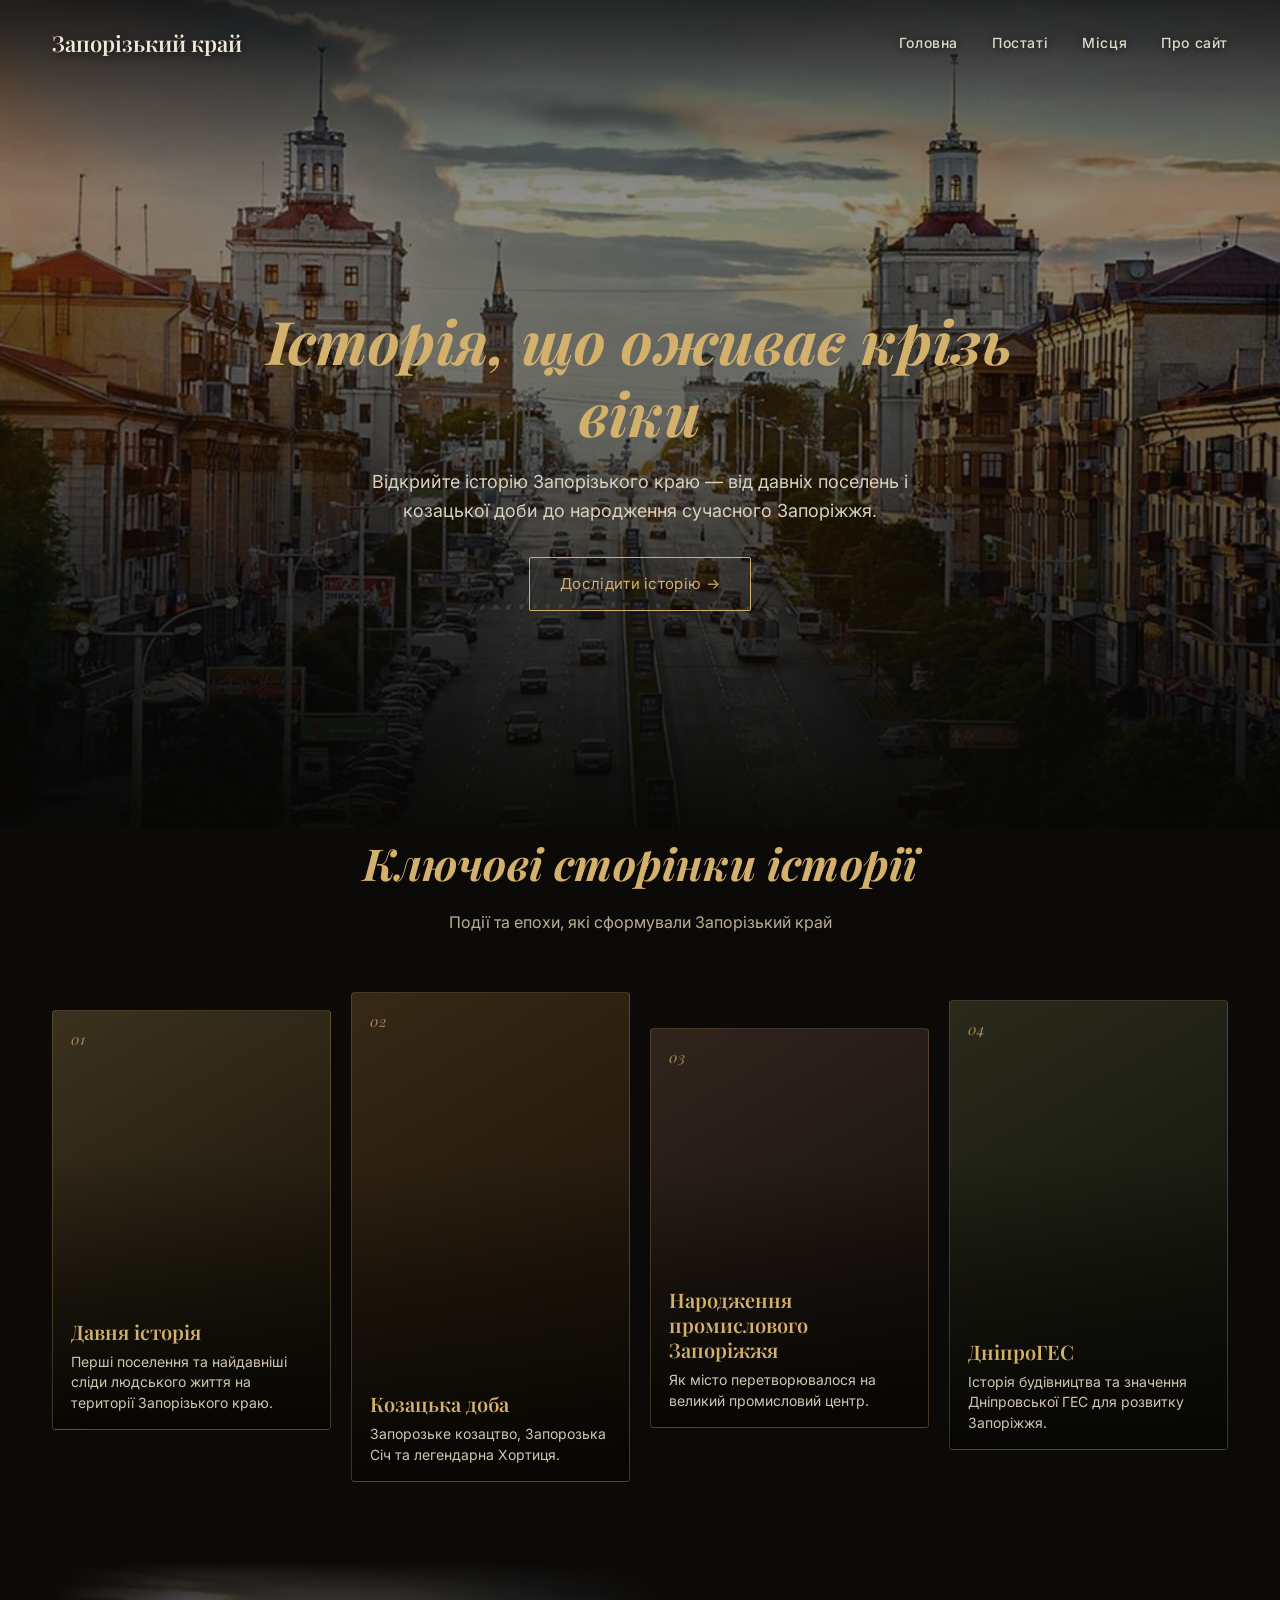
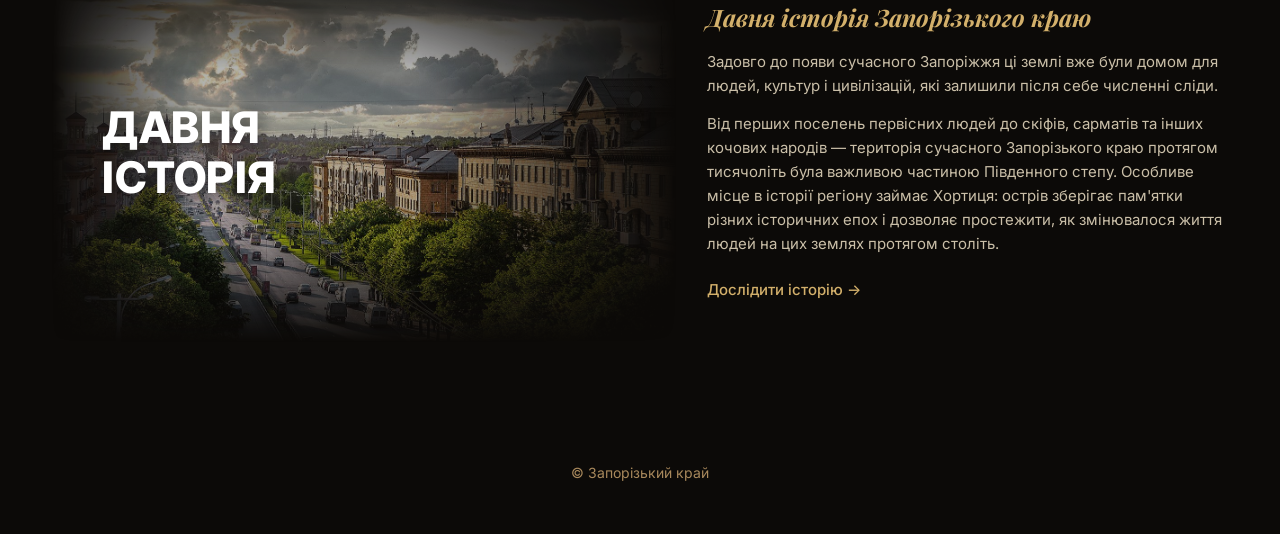
==== index.html @ 2f786614 "Add comments and pages places and figures" ====
<!doctype html>
<html lang="uk">
  <head>
    <meta charset="UTF-8" />
    <meta
      name="viewport"
      content="width=device-width, initial-scale=1, viewport-fit=cover"
    />
    <title>Запорізький край — Історія, що оживає крізь віки</title>
    <link rel="preconnect" href="https://fonts.googleapis.com" />
    <link rel="preconnect" href="https://fonts.gstatic.com" crossorigin />
    <link
      href="https://fonts.googleapis.com/css2?family=Playfair+Display:ital,wght@0,600;0,700;1,600&family=Inter:wght@400;500;600;800&display=swap"
      rel="stylesheet"
    />
    <link rel="stylesheet" href="./Assets/Styles/index.css">
    <script src="./Scripts/button-up.js" defer></script>
  </head>
  <body>
    <header class="hero-photo">
      <div class="wrap">
        <nav>
          <div class="brand">Запорізький край</div>
          <div class="navlinks">
            <a href="./index.html">Головна</a>
            <a href="./Assets/Pages/figures.html">Постаті</a>
            <a href="./Assets/Pages/places.html">Місця</a>
            <a href="#">Про сайт</a>
          </div>
        </nav>
      </div>
      <div class="hero-copy">
        <h1>Історія, що оживає крізь віки</h1>
        <p>
          Відкрийте історію Запорізького краю — від давніх поселень і козацької
          доби до народження сучасного Запоріжжя.
        </p>
        <a href="#history" class="hero-btn">Дослідити історію →</a>
      </div>
    </header>

    <section id="history" class="wrap">
      <div class="section-head">
        <h2>Ключові сторінки історії</h2>
        <p>Події та епохи, які сформували Запорізький край</p>
      </div>
      <div class="cards">
        <div class="card c1">
          <div class="ph"></div>
          <div class="shade"></div>
          <span class="num">01</span>
          <div class="cap">
            <h3>Давня історія</h3>
            <p>
              Перші поселення та найдавніші сліди людського життя на території
              Запорізького краю.
            </p>
          </div>
        </div>
        <div class="card c2">
          <div class="ph"></div>
          <div class="shade"></div>
          <span class="num">02</span>
          <div class="cap">
            <h3>Козацька доба</h3>
            <p>Запорозьке козацтво, Запорозька Січ та легендарна Хортиця.</p>
          </div>
        </div>
        <div class="card c3">
          <div class="ph"></div>
          <div class="shade"></div>
          <span class="num">03</span>
          <div class="cap">
            <h3>Народження промислового Запоріжжя</h3>
            <p>Як місто перетворювалося на великий промисловий центр.</p>
          </div>
        </div>
        <div class="card c4">
          <div class="ph"></div>
          <div class="shade"></div>
          <span class="num">04</span>
          <div class="cap">
            <h3>ДніпроГЕС</h3>
            <p>
              Історія будівництва та значення Дніпровської ГЕС для розвитку
              Запоріжжя.
            </p>
          </div>
        </div>
      </div>
    </section>

    <div class="wrap">
      <div class="split">
        <div class="split-photo">
          <h2>Давня<br />історія</h2>
        </div>
        <div class="split-text">
          <h3>Давня історія Запорізького краю</h3>
          <p>
            Задовго до появи сучасного Запоріжжя ці землі вже були домом для
            людей, культур і цивілізацій, які залишили після себе численні
            сліди.
          </p>
          <p>
            Від перших поселень первісних людей до скіфів, сарматів та інших
            кочових народів — територія сучасного Запорізького краю протягом
            тисячоліть була важливою частиною Південного степу. Особливе місце в
            історії регіону займає Хортиця: острів зберігає пам'ятки різних
            історичних епох і дозволяє простежити, як змінювалося життя людей на
            цих землях протягом століть.
          </p>
          <a class="link" href="./Assets/Pages/ancient-history.html">Дослідити історію</a>
        </div>
      </div>
    </div>

    <button id="button-up" title="button-up">&#8593;</button>

    <footer>© Запорізький край</footer>
  </body>
</html>
---- Assets/Styles/index.css ----
@import url('./button-up.css');
:root {
  --bg: #0c0a08;
  --gold: #d3b06b;
  --gold-soft: #a9895c;
  --cream: #efe8d8;
  --line: rgba(211, 176, 107, 0.22);
  box-sizing: border-box;
  padding-top: env(safe-area-inset-top, 0px);
  padding-bottom: env(safe-area-inset-bottom, 0px);
}
* {
  box-sizing: border-box;
  margin: 0;
  padding: 0;
}
html {
  scroll-padding-top: env(safe-area-inset-top, 0px);
}
body {
  background: var(--bg);
  color: var(--cream);
  font-family: 'Inter', sans-serif;
  font-size: 17px;
  line-height: 1.6;
  overflow-x: hidden;
}
h1,
h2 {
  font-family: 'Playfair Display', serif;
  color: var(--gold);
  font-weight: 700;
  letter-spacing: 0.2px;
}
.wrap {
  max-width: 1240px;
  margin: 0 auto;
  padding: 0 32px;
}
a {
  color: inherit;
  text-decoration: none;
}

.hero-photo {
  position: relative;
  min-height: 92vh;
  display: flex;
  flex-direction: column;
  padding-top: env(safe-area-inset-top, 0px);
  background-image:
    linear-gradient(
      180deg,
      rgba(0, 0, 0, 0.7) 0%,
      rgba(0, 0, 0, 0.35) 100px,
      rgba(0, 0, 0, 0) 200px
    ),
    linear-gradient(
      180deg,
      rgba(8, 7, 5, 0.35) 0%,
      rgba(8, 7, 5, 0.55) 45%,
      rgba(8, 7, 5, 0.97) 100%
    ),
    url('../Images/zaporizhzhia-hero.jpg');
  background-size: cover;
  background-position: center 40%;
  background-repeat: no-repeat;
}

.hero-photo > .wrap {
  width: 100%;
}

nav {
  position: relative;
  z-index: 2;
  display: flex;
  align-items: center;
  justify-content: space-between;
  padding: 26px 0;
  flex-wrap: wrap;
  gap: 14px;
}
.brand {
  font-family: 'Playfair Display', serif;
  font-size: 22px;
  font-weight: 600;
  color: var(--cream);
  text-shadow: 0 2px 10px rgba(0, 0, 0, 0.7);
}
.navlinks {
  display: flex;
  gap: 34px;
  font-size: 14px;
  font-weight: 500;
  letter-spacing: 0.6px;
  color: rgba(239, 232, 216, 0.92);
  flex-wrap: wrap;
  text-shadow: 0 1px 8px rgba(0, 0, 0, 0.7);
}
.navlinks a {
  padding: 6px 0;
  border-bottom: 1px solid transparent;
  transition:
    color 0.2s,
    border-color 0.2s;
}
.navlinks a:hover {
  color: var(--gold);
  border-bottom-color: var(--gold);
}

.hero-copy {
  position: relative;
  z-index: 2;
  flex: 1;
  display: flex;
  flex-direction: column;
  align-items: center;
  justify-content: center;
  text-align: center;
  padding: 40px 20px;
}
.hero-copy h1 {
  font-size: clamp(34px, 6vw, 60px);
  line-height: 1.2;
  max-width: 760px;
  font-style: italic;
}
.hero-copy p {
  margin-top: 20px;
  max-width: 560px;
  color: #d9d1bd;
  font-size: 18px;
}
.hero-btn {
  margin-top: 32px;
  padding: 14px 30px;
  border: 1px solid var(--gold);
  border-radius: 2px;
  color: var(--gold);
  font-size: 15px;
  letter-spacing: 0.3px;
  transition:
    background 0.2s,
    color 0.2s;
}
.hero-btn:hover {
  background: var(--gold);
  color: #141008;
}

section {
  padding: 90px 0 60px;
}
.section-head {
  text-align: center;
  margin-bottom: 56px;
}
.section-head h2 {
  font-size: clamp(30px, 4.2vw, 44px);
  font-style: italic;
}
.section-head p {
  color: #b9ae94;
  margin-top: 12px;
  font-size: 16px;
}

.cards {
  display: flex;
  align-items: flex-start;
  gap: 20px;
  overflow-x: auto;
  padding-bottom: 10px;
}
.card {
  position: relative;
  flex: 1 0 0;
  min-width: 220px;
  border-radius: 4px;
  overflow: hidden;
  border: 1px solid var(--line);
}
.card .ph {
  position: absolute;
  inset: 0;
}
.card .shade {
  position: absolute;
  inset: 0;
  background: linear-gradient(
    180deg,
    rgba(0, 0, 0, 0.05) 35%,
    rgba(6, 5, 3, 0.94) 100%
  );
}
.card .num {
  position: relative;
  z-index: 2;
  display: block;
  padding: 16px 18px 0;
  font-family: 'Playfair Display', serif;
  font-style: italic;
  color: var(--gold-soft);
  font-size: 15px;
  letter-spacing: 1px;
}
.card .cap {
  position: absolute;
  left: 18px;
  right: 18px;
  bottom: 16px;
  z-index: 2;
}
.card .cap h3 {
  font-family: 'Playfair Display', serif;
  font-weight: 600;
  color: var(--gold);
  font-size: 20px;
  margin-bottom: 8px;
  line-height: 1.25;
}
.card .cap p {
  color: #cfc6b2;
  font-size: 14px;
  line-height: 1.45;
}

.c1 {
  height: 420px;
  margin-top: 18px;
  background: linear-gradient(150deg, #3d3320, #161207);
}
.c2 {
  height: 490px;
  margin-top: 0;
  background: linear-gradient(150deg, #3a2a17, #160f07);
}
.c3 {
  height: 400px;
  margin-top: 36px;
  background: linear-gradient(150deg, #33271f, #120c0a);
}
.c4 {
  height: 450px;
  margin-top: 8px;
  background: linear-gradient(150deg, #2c2c1c, #0f100a);
}

h3 {
  font-family: 'Playfair Display', serif;
  color: var(--gold);
  font-weight: 700;
}

/*  БЛОК «ДАВНЯ ІСТОРІЯ»  */
.split {
  display: grid;
  grid-template-columns: 1.2fr 1fr;
  gap: 30px;
  align-items: center;
  margin: 70px 0 90px;
  border: none;
  overflow: visible;
}
.split-photo {
  position: relative;
  height: 380px;
  display: flex;
  align-items: center;
}

.split-photo::before {
  content: '';
  position: absolute;
  inset: 0;
  background:
    linear-gradient(0deg, rgba(0, 0, 0, 0.3), rgba(0, 0, 0, 0.3)),
    url('../Images/davnya-istoriya.jpg') center 35% / cover no-repeat;
  -webkit-mask-image:
    linear-gradient(
      90deg,
      transparent 0%,
      #000 22%,
      #000 58%,
      transparent 100%
    ),
    linear-gradient(
      180deg,
      transparent 0%,
      #000 28%,
      #000 72%,
      transparent 100%
    );
  -webkit-mask-composite: source-in;
  mask-image:
    linear-gradient(
      90deg,
      transparent 0%,
      #000 22%,
      #000 58%,
      transparent 100%
    ),
    linear-gradient(
      180deg,
      transparent 0%,
      #000 28%,
      #000 72%,
      transparent 100%
    );
  mask-composite: intersect;
}
.split-photo h2 {
  position: relative;
  z-index: 2;
  margin-left: 8%;
  font-family: 'Inter', sans-serif;
  font-style: normal;
  font-weight: 800;
  font-size: clamp(26px, 3.4vw, 44px);
  line-height: 1.15;
  letter-spacing: 0.5px;
  text-transform: uppercase;
  color: #fff;
  text-shadow: 0 2px 18px rgba(0, 0, 0, 0.6);
}
.split-text {
  padding: 0;
  background: transparent;
  display: flex;
  flex-direction: column;
  justify-content: center;
}
.split-text h3 {
  font-family: 'Playfair Display', serif;
  font-style: italic;
  font-weight: 700;
  font-size: 24px;
  line-height: 1.3;
  text-transform: none;
  letter-spacing: 0;
  color: var(--gold);
  margin-bottom: 16px;
}
.split-text p {
  color: #cabfa8;
  font-size: 15px;
  line-height: 1.6;
  margin-bottom: 14px;
}
.split-text .link {
  display: inline-block;
  margin-top: 8px;
  color: var(--gold);
  font-size: 15px;
  font-weight: 500;
}
.split-text .link::after {
  content: ' →';
}
.split-text .link:hover {
  color: var(--cream);
}

footer {
  text-align: center;
  color: var(--gold-soft);
  font-size: 14px;
  padding: 30px 0 50px;
}

@media (max-width: 900px) {
  .cards {
    flex-wrap: wrap;
  }
  .c1,
  .c2,
  .c3,
  .c4 {
    flex: 1 0 45%;
    margin-top: 0;
    height: 360px;
  }
}
@media (max-width: 820px) {
  .split {
    grid-template-columns: 1fr;
    gap: 10px;
  }
  .split-photo {
    height: 280px;
  }
  .split-photo h2 {
    margin-left: 6%;
  }
}
@media (max-width: 600px) {
  .navlinks {
    display: none;
  }
  .c1,
  .c2,
  .c3,
  .c4 {
    flex: 1 0 100%;
  }
}
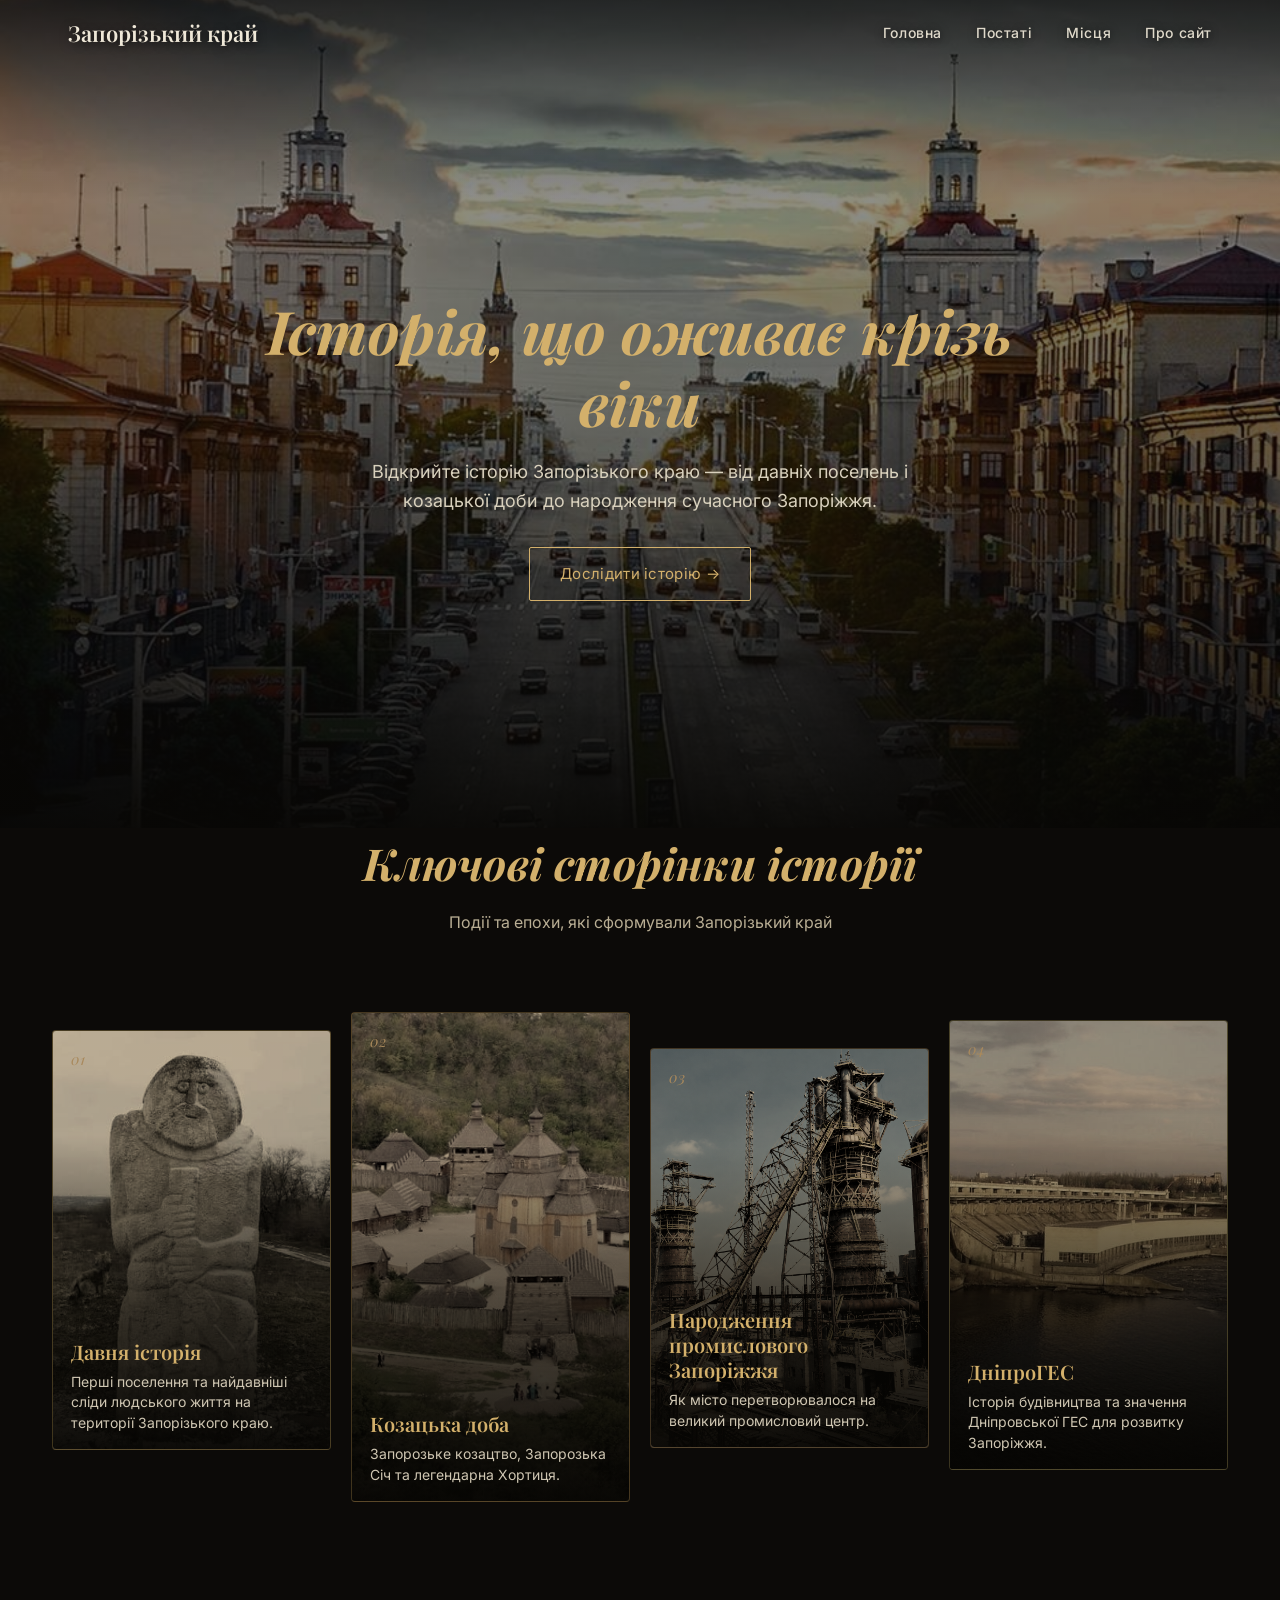
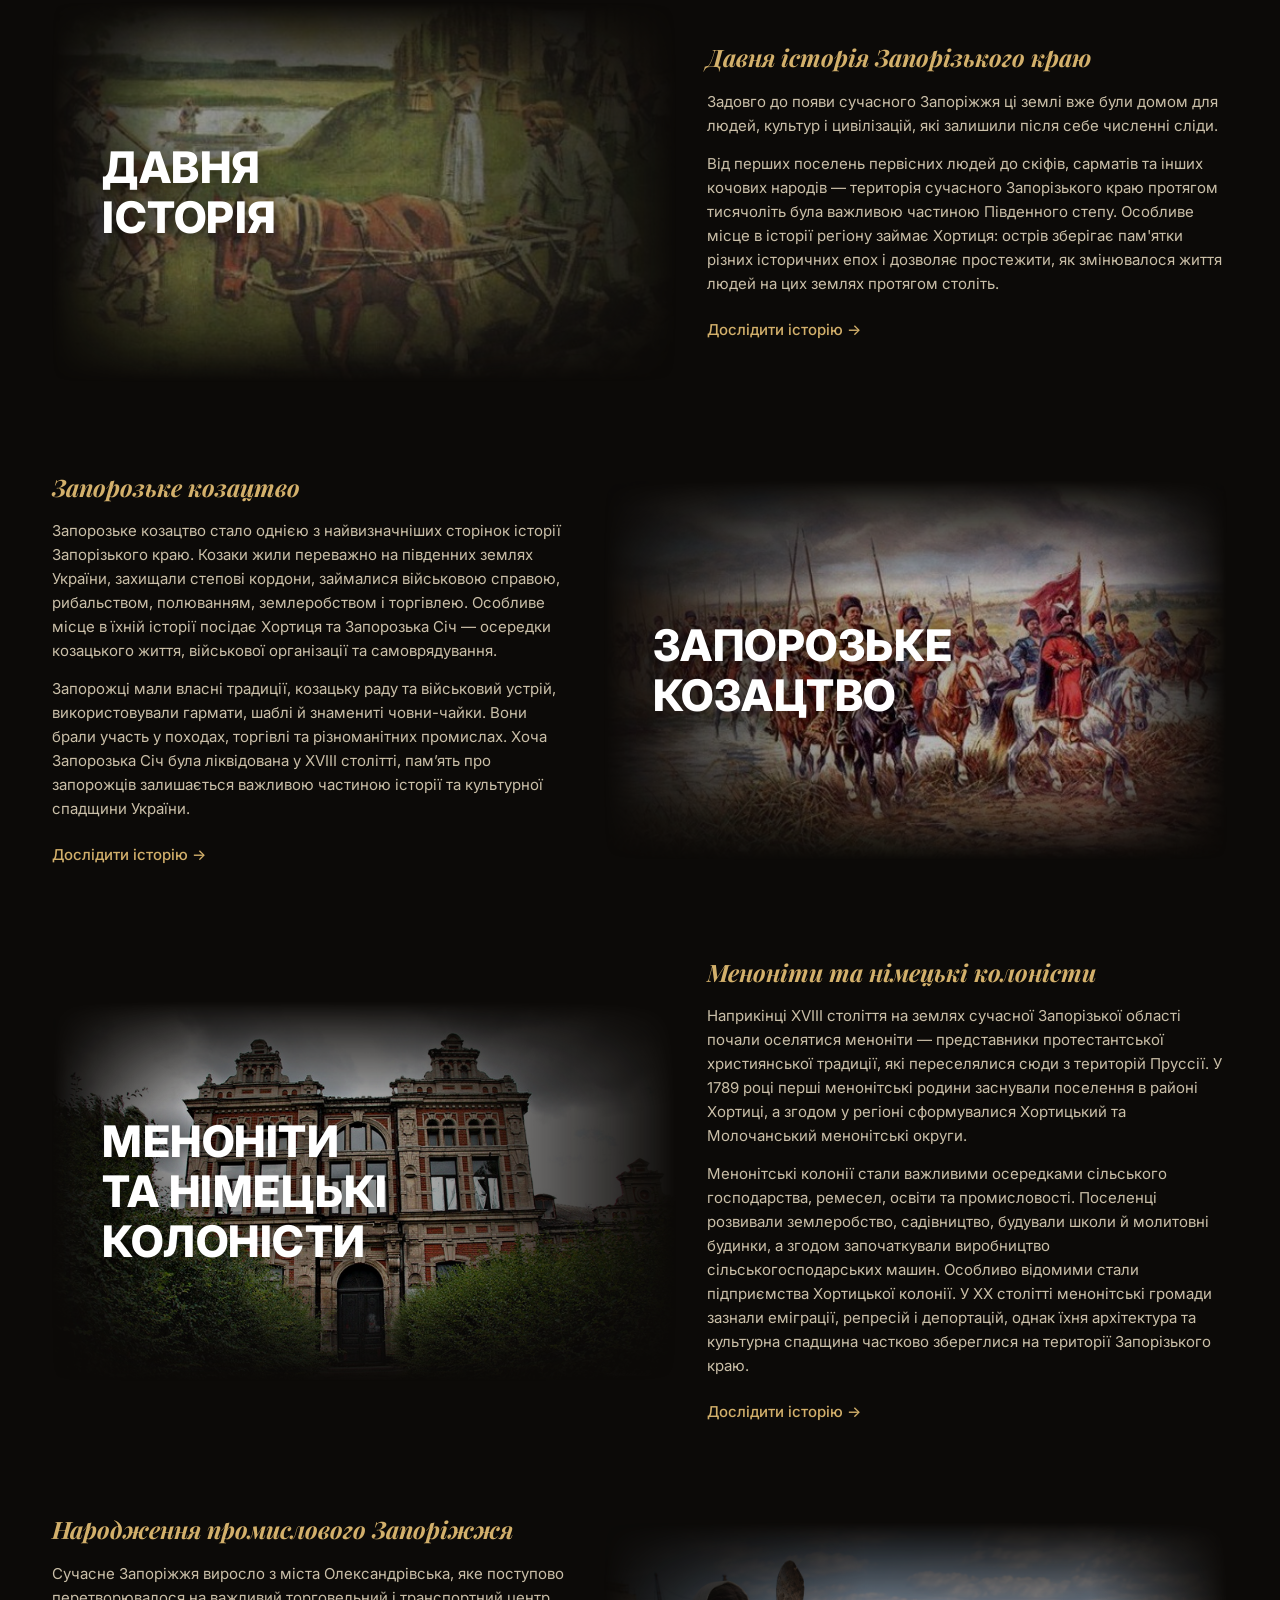
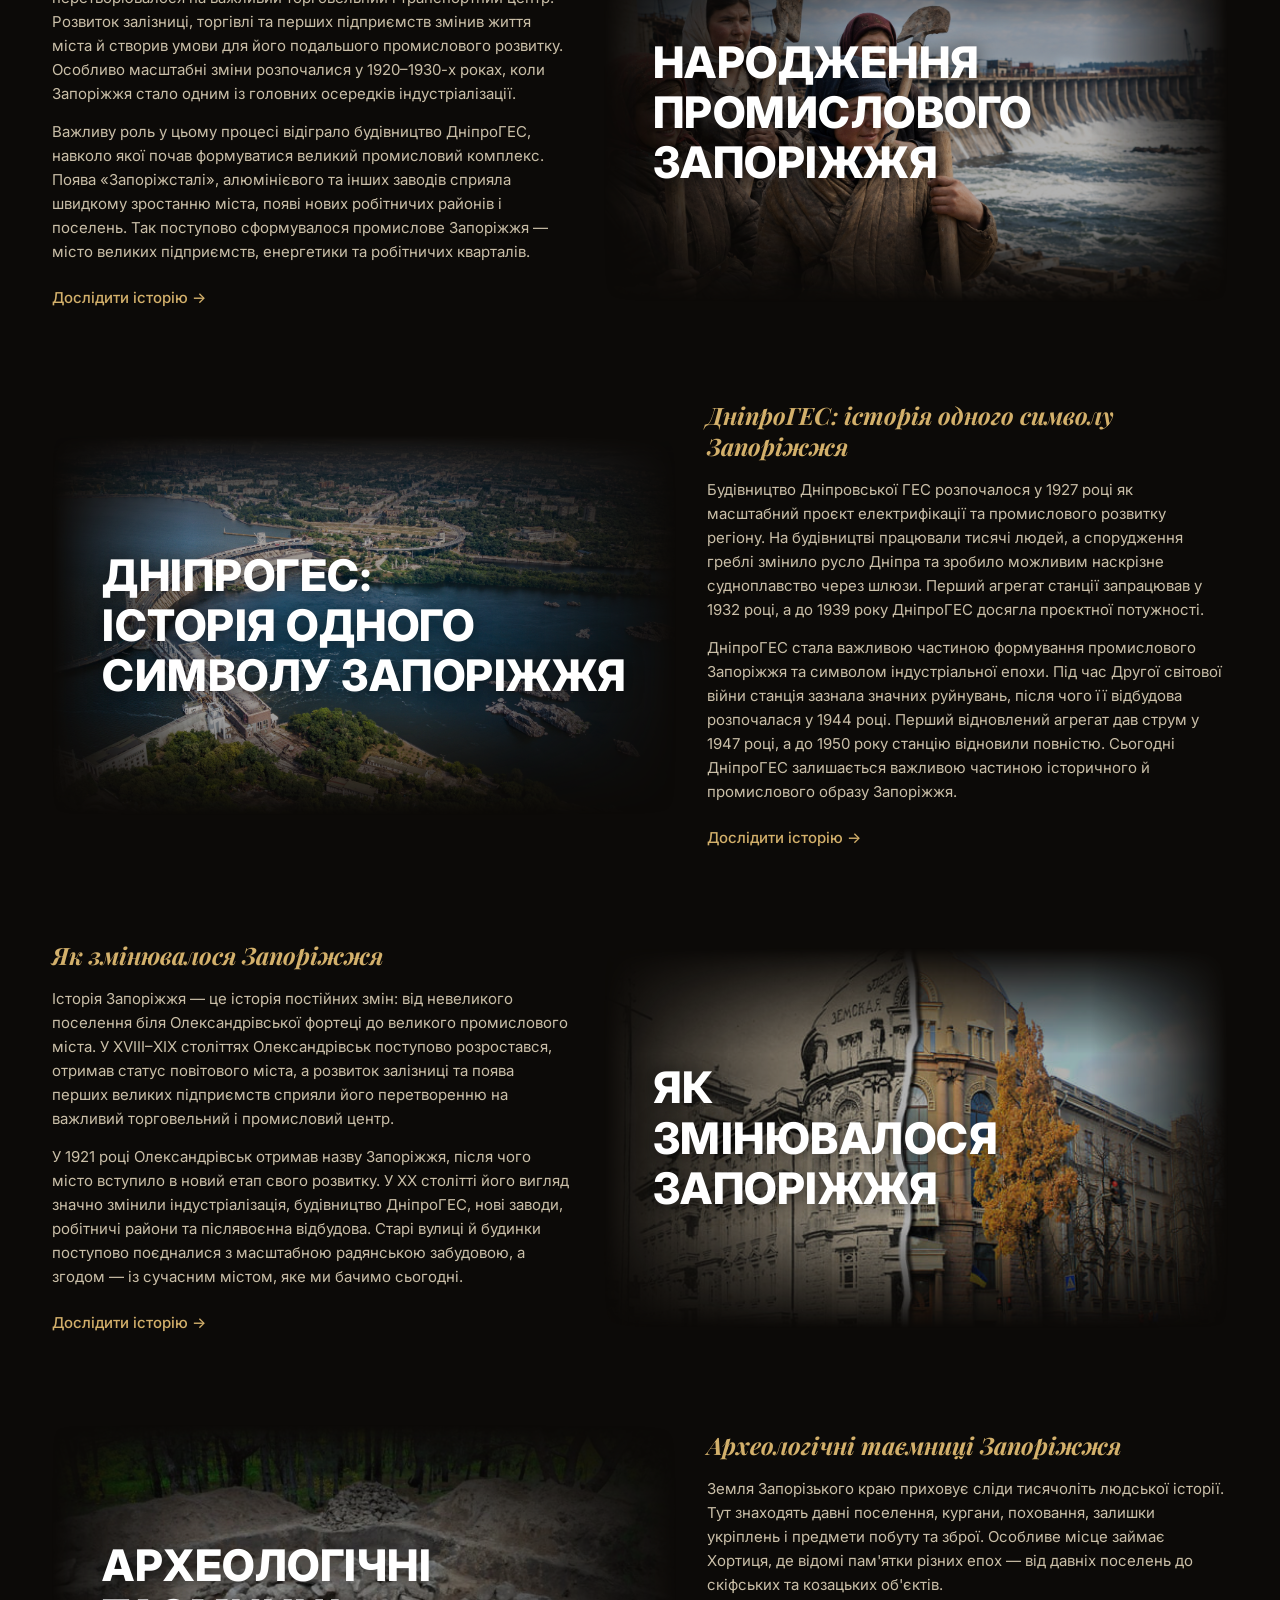
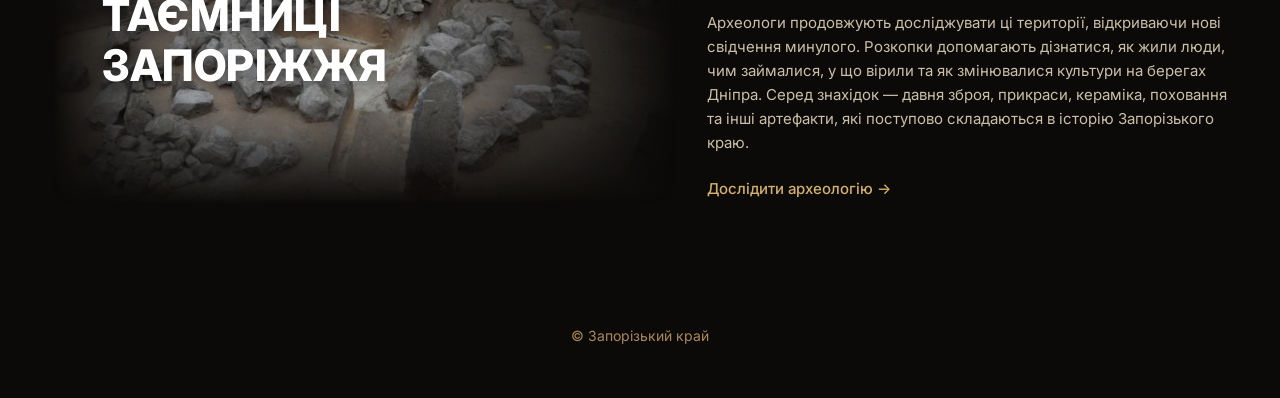
==== commit b39cfc0a: "Add arrow-up, ham-menu and comments. Ended main page. Added tamplet to places and figures" ====
--- a/index.html
+++ b/index.html
@@ -13,13 +13,35 @@
       href="https://fonts.googleapis.com/css2?family=Playfair+Display:ital,wght@0,600;0,700;1,600&family=Inter:wght@400;500;600;800&display=swap"
       rel="stylesheet"
     />
-    <link rel="stylesheet" href="./Assets/Styles/index.css">
+    <link rel="stylesheet" href="./Assets/Styles/index.css" />
+    <link rel="stylesheet" href="./Assets/Styles/ham-menu.css" />
+    <link rel="stylesheet" href="./Assets/Styles/button-up.css" />
+    <script src="./Scripts/button-up.js" defer></script>
+    <script src="./Scripts/ham-menu.js" defer></script>
     <script src="./Scripts/button-up.js" defer></script>
   </head>
   <body>
     <header class="hero-photo">
+      <!-- Мобільне меню -->
+      <div class="off-screen-menu">
+        <ul>
+          <li><a href="./index.html">Головна</a></li>
+          <li><a href="./Assets/Pages/figures.html">Постаті</a></li>
+          <li><a href="./Assets/Pages/places.html">Місця</a></li>
+          <li><a href="#">Про сайт</a></li>
+        </ul>
+      </div>
+
+      <!-- Бургер -->
+      <nav class="mobile-nav">
+        <div class="ham-menu">
+          <span></span>
+          <span></span>
+          <span></span>
+        </div>
+      </nav>
       <div class="wrap">
-        <nav>
+        <nav class="desktop-nav">
           <div class="brand">Запорізький край</div>
           <div class="navlinks">
             <a href="./index.html">Головна</a>
@@ -45,8 +67,8 @@
         <p>Події та епохи, які сформували Запорізький край</p>
       </div>
       <div class="cards">
-        <div class="card c1">
-          <div class="ph"></div>
+        <a class="card c1" href="#davnya"
+          ><div class="ph"></div>
           <div class="shade"></div>
           <span class="num">01</span>
           <div class="cap">
@@ -55,28 +77,28 @@
               Перші поселення та найдавніші сліди людського життя на території
               Запорізького краю.
             </p>
-          </div>
-        </div>
-        <div class="card c2">
-          <div class="ph"></div>
+          </div></a
+        >
+        <a class="card c2" href="#kozatstvo"
+          ><div class="ph"></div>
           <div class="shade"></div>
           <span class="num">02</span>
           <div class="cap">
             <h3>Козацька доба</h3>
             <p>Запорозьке козацтво, Запорозька Січ та легендарна Хортиця.</p>
-          </div>
-        </div>
-        <div class="card c3">
-          <div class="ph"></div>
+          </div></a
+        >
+        <a class="card c3" href="#promyslove"
+          ><div class="ph"></div>
           <div class="shade"></div>
           <span class="num">03</span>
           <div class="cap">
             <h3>Народження промислового Запоріжжя</h3>
             <p>Як місто перетворювалося на великий промисловий центр.</p>
-          </div>
-        </div>
-        <div class="card c4">
-          <div class="ph"></div>
+          </div></a
+        >
+        <a class="card c4" href="#dniprohes"
+          ><div class="ph"></div>
           <div class="shade"></div>
           <span class="num">04</span>
           <div class="cap">
@@ -85,13 +107,13 @@
               Історія будівництва та значення Дніпровської ГЕС для розвитку
               Запоріжжя.
             </p>
-          </div>
-        </div>
+          </div></a
+        >
       </div>
     </section>
 
     <div class="wrap">
-      <div class="split">
+      <div class="split" id="davnya">
         <div class="split-photo">
           <h2>Давня<br />історія</h2>
         </div>
@@ -110,7 +132,179 @@
             історичних епох і дозволяє простежити, як змінювалося життя людей на
             цих землях протягом століть.
           </p>
-          <a class="link" href="./Assets/Pages/ancient-history.html">Дослідити історію</a>
+          <a class="link" href="./Assets/Pages/ancient-history.html"
+            >Дослідити історію</a
+          >
+        </div>
+      </div>
+    </div>
+
+    <div class="wrap">
+      <div class="split split--reverse" id="kozatstvo">
+        <div class="split-text">
+          <h3>Запорозьке козацтво</h3>
+          <p>
+            Запорозьке козацтво стало однією з найвизначніших сторінок історії
+            Запорізького краю. Козаки жили переважно на південних землях
+            України, захищали степові кордони, займалися військовою справою,
+            рибальством, полюванням, землеробством і торгівлею. Особливе місце в
+            їхній історії посідає Хортиця та Запорозька Січ — осередки
+            козацького життя, військової організації та самоврядування.
+          </p>
+          <p>
+            Запорожці мали власні традиції, козацьку раду та військовий устрій,
+            використовували гармати, шаблі й знамениті човни-чайки. Вони брали
+            участь у походах, торгівлі та різноманітних промислах. Хоча
+            Запорозька Січ була ліквідована у XVIII столітті, пам’ять про
+            запорожців залишається важливою частиною історії та культурної
+            спадщини України.
+          </p>
+          <a class="link" href="#">Дослідити історію</a>
+        </div>
+        <div class="split-photo">
+          <h2>Запорозьке<br />козацтво</h2>
+        </div>
+      </div>
+    </div>
+
+    <div class="wrap">
+      <div class="split split--menoniti">
+        <div class="split-photo">
+          <h2>Меноніти<br />та німецькі<br />колоністи</h2>
+        </div>
+        <div class="split-text">
+          <h3>Меноніти та німецькі колоністи</h3>
+          <p>
+            Наприкінці XVIII століття на землях сучасної Запорізької області
+            почали оселятися меноніти — представники протестантської
+            християнської традиції, які переселялися сюди з територій Пруссії. У
+            1789 році перші менонітські родини заснували поселення в районі
+            Хортиці, а згодом у регіоні сформувалися Хортицький та Молочанський
+            менонітські округи.
+          </p>
+          <p>
+            Менонітські колонії стали важливими осередками сільського
+            господарства, ремесел, освіти та промисловості. Поселенці розвивали
+            землеробство, садівництво, будували школи й молитовні будинки, а
+            згодом започаткували виробництво сільськогосподарських машин.
+            Особливо відомими стали підприємства Хортицької колонії. У XX
+            столітті менонітські громади зазнали еміграції, репресій і
+            депортацій, однак їхня архітектура та культурна спадщина частково
+            збереглися на території Запорізького краю.
+          </p>
+          <a class="link" href="#">Дослідити історію</a>
+        </div>
+      </div>
+    </div>
+
+    <div class="wrap">
+      <div class="split split--reverse split--promyslove" id="promyslove">
+        <div class="split-text">
+          <h3>Народження промислового Запоріжжя</h3>
+          <p>
+            Сучасне Запоріжжя виросло з міста Олександрівська, яке поступово
+            перетворювалося на важливий торговельний і транспортний центр.
+            Розвиток залізниці, торгівлі та перших підприємств змінив життя
+            міста й створив умови для його подальшого промислового розвитку.
+            Особливо масштабні зміни розпочалися у 1920–1930-х роках, коли
+            Запоріжжя стало одним із головних осередків індустріалізації.
+          </p>
+          <p>
+            Важливу роль у цьому процесі відіграло будівництво ДніпроГЕС,
+            навколо якої почав формуватися великий промисловий комплекс. Поява
+            «Запоріжсталі», алюмінієвого та інших заводів сприяла швидкому
+            зростанню міста, появі нових робітничих районів і поселень. Так
+            поступово сформувалося промислове Запоріжжя — місто великих
+            підприємств, енергетики та робітничих кварталів.
+          </p>
+          <a class="link" href="#">Дослідити історію</a>
+        </div>
+        <div class="split-photo">
+          <h2>Народження<br />промислового<br />Запоріжжя</h2>
+        </div>
+      </div>
+    </div>
+
+    <div class="wrap">
+      <div class="split split--dniprohes" id="dniprohes">
+        <div class="split-photo">
+          <h2>ДніпроГЕС:<br />історія одного<br />символу Запоріжжя</h2>
+        </div>
+        <div class="split-text">
+          <h3>ДніпроГЕС: історія одного символу Запоріжжя</h3>
+          <p>
+            Будівництво Дніпровської ГЕС розпочалося у 1927 році як масштабний
+            проєкт електрифікації та промислового розвитку регіону. На
+            будівництві працювали тисячі людей, а спорудження греблі змінило
+            русло Дніпра та зробило можливим наскрізне судноплавство через
+            шлюзи. Перший агрегат станції запрацював у 1932 році, а до 1939 року
+            ДніпроГЕС досягла проєктної потужності.
+          </p>
+          <p>
+            ДніпроГЕС стала важливою частиною формування промислового Запоріжжя
+            та символом індустріальної епохи. Під час Другої світової війни
+            станція зазнала значних руйнувань, після чого її відбудова
+            розпочалася у 1944 році. Перший відновлений агрегат дав струм у 1947
+            році, а до 1950 року станцію відновили повністю. Сьогодні ДніпроГЕС
+            залишається важливою частиною історичного й промислового образу
+            Запоріжжя.
+          </p>
+          <a class="link" href="#">Дослідити історію</a>
+        </div>
+      </div>
+    </div>
+
+    <div class="wrap">
+      <div class="split split--reverse split--zminy">
+        <div class="split-text">
+          <h3>Як змінювалося Запоріжжя</h3>
+          <p>
+            Історія Запоріжжя — це історія постійних змін: від невеликого
+            поселення біля Олександрівської фортеці до великого промислового
+            міста. У XVIII–XIX століттях Олександрівськ поступово розростався,
+            отримав статус повітового міста, а розвиток залізниці та поява
+            перших великих підприємств сприяли його перетворенню на важливий
+            торговельний і промисловий центр.
+          </p>
+          <p>
+            У 1921 році Олександрівськ отримав назву Запоріжжя, після чого місто
+            вступило в новий етап свого розвитку. У XX столітті його вигляд
+            значно змінили індустріалізація, будівництво ДніпроГЕС, нові заводи,
+            робітничі райони та післявоєнна відбудова. Старі вулиці й будинки
+            поступово поєдналися з масштабною радянською забудовою, а згодом —
+            із сучасним містом, яке ми бачимо сьогодні.
+          </p>
+          <a class="link" href="#">Дослідити історію</a>
+        </div>
+        <div class="split-photo">
+          <h2>Як<br />змінювалося<br />Запоріжжя</h2>
+        </div>
+      </div>
+    </div>
+
+    <div class="wrap">
+      <div class="split split--arheo">
+        <div class="split-photo">
+          <h2>Археологічні<br />таємниці<br />Запоріжжя</h2>
+        </div>
+        <div class="split-text">
+          <h3>Археологічні таємниці Запоріжжя</h3>
+          <p>
+            Земля Запорізького краю приховує сліди тисячоліть людської історії.
+            Тут знаходять давні поселення, кургани, поховання, залишки укріплень
+            і предмети побуту та зброї. Особливе місце займає Хортиця, де відомі
+            пам'ятки різних епох — від давніх поселень до скіфських та козацьких
+            об'єктів.
+          </p>
+          <p>
+            Археологи продовжують досліджувати ці території, відкриваючи нові
+            свідчення минулого. Розкопки допомагають дізнатися, як жили люди,
+            чим займалися, у що вірили та як змінювалися культури на берегах
+            Дніпра. Серед знахідок — давня зброя, прикраси, кераміка, поховання
+            та інші артефакти, які поступово складаються в історію Запорізького
+            краю.
+          </p>
+          <a class="link" href="#">Дослідити археологію</a>
         </div>
       </div>
     </div>
--- a/Assets/Styles/index.css
+++ b/Assets/Styles/index.css
@@ -1,4 +1,3 @@
-@import url('./button-up.css');
 :root {
   --bg: #0c0a08;
   --gold: #d3b06b;
@@ -16,6 +15,7 @@
 }
 html {
   scroll-padding-top: env(safe-area-inset-top, 0px);
+  scroll-behavior: smooth;
 }
 body {
   background: var(--bg);
@@ -172,7 +172,7 @@
   align-items: flex-start;
   gap: 20px;
   overflow-x: auto;
-  padding-bottom: 10px;
+  padding: 20px 0 30px;
 }
 .card {
   position: relative;
@@ -363,6 +363,161 @@
   color: var(--cream);
 }
 
+/*  БЛОК «ЗАПОРОЗЬКЕ КОЗАЦТВО» — дзеркальний (фото справа)  */
+.split--reverse {
+  grid-template-columns: 1fr 1.2fr;
+}
+.split--reverse .split-photo::before {
+  background:
+    linear-gradient(0deg, rgba(0, 0, 0, 0.3), rgba(0, 0, 0, 0.3)),
+    url('../Images/zaporozke-kozatstvo.jpg') center 35% / cover no-repeat;
+  -webkit-mask-image:
+    linear-gradient(
+      90deg,
+      transparent 0%,
+      #000 42%,
+      #000 78%,
+      transparent 100%
+    ),
+    linear-gradient(
+      180deg,
+      transparent 0%,
+      #000 28%,
+      #000 72%,
+      transparent 100%
+    );
+  -webkit-mask-composite: source-in;
+  mask-image:
+    linear-gradient(
+      90deg,
+      transparent 0%,
+      #000 42%,
+      #000 78%,
+      transparent 100%
+    ),
+    linear-gradient(
+      180deg,
+      transparent 0%,
+      #000 28%,
+      #000 72%,
+      transparent 100%
+    );
+  mask-composite: intersect;
+}
+.split--reverse .split-photo h2 {
+  margin-left: 8%;
+  margin-right: 0;
+  text-align: left;
+}
+
+/*  БЛОК «МЕНОНІТИ» — така ж рамка, як у «Давньої історії», інше фото  */
+.split--menoniti .split-photo::before {
+  background:
+    linear-gradient(0deg, rgba(0, 0, 0, 0.3), rgba(0, 0, 0, 0.3)),
+    url('../Images/menoniti-kolonisti.jpg') center 35% / cover no-repeat;
+}
+
+/*  БЛОК «НАРОДЖЕННЯ ПРОМИСЛОВОГО ЗАПОРІЖЖЯ» — фото справа, інше фото  */
+.split--promyslove .split-photo::before {
+  background:
+    linear-gradient(0deg, rgba(0, 0, 0, 0.3), rgba(0, 0, 0, 0.3)),
+    url('../Images/promyslove-zaporizhzhia.jpg') center 35% / cover no-repeat;
+}
+
+/*  БЛОК «ДНІПРОГЕС» — фото зліва, інше фото  */
+.split--dniprohes .split-photo::before {
+  background:
+    linear-gradient(0deg, rgba(0, 0, 0, 0.3), rgba(0, 0, 0, 0.3)),
+    url('../Images/dniproges.jpg') center 35% / cover no-repeat;
+}
+
+/*  БЛОК «ЯК ЗМІНЮВАЛОСЯ ЗАПОРІЖЖЯ» — фото справа, інше фото  */
+.split--zminy .split-photo::before {
+  background:
+    linear-gradient(0deg, rgba(0, 0, 0, 0.3), rgba(0, 0, 0, 0.3)),
+    url('../Images/zminy-zaporizhzhia.jpg') center 35% / cover no-repeat;
+}
+
+/*  БЛОК «АРХЕОЛОГІЧНІ ТАЄМНИЦІ» — фото зліва, інше фото  */
+.split--arheo .split-photo::before {
+  background:
+    linear-gradient(0deg, rgba(0, 0, 0, 0.3), rgba(0, 0, 0, 0.3)),
+    url('../Images/arheologiya.jpg') center 35% / cover no-repeat;
+}
+
+/*  ФОТО ТА АНІМАЦІЯ КАРТОК  */
+.card {
+  display: block;
+  cursor: pointer;
+  transition:
+    transform 0.35s ease,
+    box-shadow 0.35s ease,
+    border-color 0.35s ease;
+}
+.card .ph {
+  background-size: cover;
+  background-position: center;
+  background-repeat: no-repeat;
+  transition: transform 0.6s ease;
+}
+.c1 .ph {
+  background-image: url('../Images/card-davnya.jpg');
+}
+.c2 .ph {
+  background-image: url('../Images/card-kozaky.jpg');
+}
+.c3 .ph {
+  background-image: url('../Images/card-promyslove.jpg');
+}
+.c4 .ph {
+  background-image: url('../Images/card-dniprohes.jpg');
+}
+.card:hover {
+  transform: translateY(-12px);
+  border-color: var(--gold);
+  box-shadow:
+    0 18px 36px rgba(0, 0, 0, 0.6),
+    0 0 0 1px rgba(211, 176, 107, 0.25);
+}
+.card:hover .ph {
+  transform: scale(1.07);
+}
+/* єдиний «золотистий» фільтр на фото карток */
+.card .ph {
+  filter: sepia(0.6) saturate(0.85) contrast(1.08) brightness(0.82);
+  transition:
+    transform 0.6s ease,
+    filter 0.6s ease;
+}
+.card .ph::after {
+  content: '';
+  position: absolute;
+  inset: 0;
+  background: rgba(110, 75, 30, 0.28);
+  mix-blend-mode: multiply;
+}
+.card:hover .ph {
+  filter: sepia(0.3) saturate(0.95) contrast(1.05) brightness(0.95);
+}
+/* сильніше затемнення внизу, щоб текст читався на будь-якому фото */
+.card .shade {
+  background: linear-gradient(
+    180deg,
+    rgba(0, 0, 0, 0.1) 25%,
+    rgba(6, 5, 3, 0.65) 62%,
+    rgba(6, 5, 3, 0.96) 100%
+  );
+}
+.card .cap h3 {
+  transition: color 0.3s;
+}
+.card:hover .cap h3 {
+  color: var(--cream);
+}
+.split {
+  scroll-margin-top: 40px;
+}
+
 footer {
   text-align: center;
   color: var(--gold-soft);
@@ -394,6 +549,16 @@
   .split-photo h2 {
     margin-left: 6%;
   }
+  .split--reverse {
+    grid-template-columns: 1fr;
+  }
+  .split--reverse .split-photo {
+    order: -1;
+  }
+  .split--reverse .split-photo h2 {
+    margin-left: 6%;
+    margin-right: 0;
+  }
 }
 @media (max-width: 600px) {
   .navlinks {
--- a/Assets/Styles/ham-menu.css
+++ b/Assets/Styles/ham-menu.css
@@ -0,0 +1,112 @@
+.off-screen-menu {
+  background-color: rgba(13, 11, 11, 0.85);
+  width: 100%;
+  height: 100%;
+  position: fixed;
+  top: 0;
+  right: -100%;
+  display: flex;
+  justify-content: center;
+  align-items: center;
+  transition: right 0.3s ease;
+  z-index: 50;
+}
+
+.off-screen-menu.active {
+  right: 0;
+}
+
+.off-screen-menu ul {
+  list-style: none;
+  padding: 0;
+  margin: 0;
+  text-align: center;
+}
+
+.off-screen-menu li {
+  margin: 30px 0;
+}
+
+.off-screen-menu a {
+  color: white;
+  text-decoration: none;
+  font-size: 2rem;
+}
+
+/* burger */
+.mobile-nav {
+  padding: 0;
+}
+
+.ham-menu {
+  height: 50px;
+  width: 50px;
+  position: relative;
+  cursor: pointer;
+}
+
+.ham-menu span {
+  height: 5px;
+  width: 100%;
+  background-color: rgb(211, 176, 107);
+  border-radius: 25px;
+  position: absolute;
+  top: 50%;
+  left: 50%;
+  transform: translate(-50%, -50%);
+  transition: 0.3s ease;
+}
+
+.ham-menu span:nth-child(1) {
+  top: 25%;
+}
+
+.ham-menu span:nth-child(3) {
+  top: 75%;
+}
+
+/* x */
+.ham-menu.active span:nth-child(1) {
+  top: 50%;
+  transform: translate(-50%, -50%) rotate(45deg);
+}
+
+.ham-menu.active span:nth-child(2) {
+  opacity: 0;
+}
+
+.ham-menu.active span:nth-child(3) {
+  top: 50%;
+  transform: translate(-50%, -50%) rotate(-45deg);
+}
+
+.desktop-nav {
+  padding: 1rem;
+  display: flex;
+  justify-content: space-between;
+  align-items: center;
+}
+
+@media (max-width: 799px) {
+  .mobile-nav {
+    display: flex;
+    position: absolute;
+    top: 20px;
+    right: 20px;
+    z-index: 1000;
+  }
+
+  .desktop-nav {
+    display: none;
+  }
+}
+
+@media (min-width: 800px) {
+  .mobile-nav {
+    display: none;
+  }
+
+  .off-screen-menu {
+    display: none;
+  }
+}
--- a/Assets/Styles/button-up.css
+++ b/Assets/Styles/button-up.css
@@ -0,0 +1,24 @@
+#button-up {
+  display: none;
+  position: fixed;
+  bottom: 40px;
+  right: 30px;
+  z-index: 10;
+  border: none;
+  outline: none;
+  background-color: #d3b06b; 
+  color: rgb(75, 41, 16);
+  cursor: pointer;        
+  padding: 15px;           
+  border-radius: 10px;   
+  font-size: 18px;        
+  transition: background-color 0.3s; 
+}
+
+#button-up:hover {
+  background-color: #a9895c;  
+}
+
+html {
+  scroll-behavior: smooth;
+}
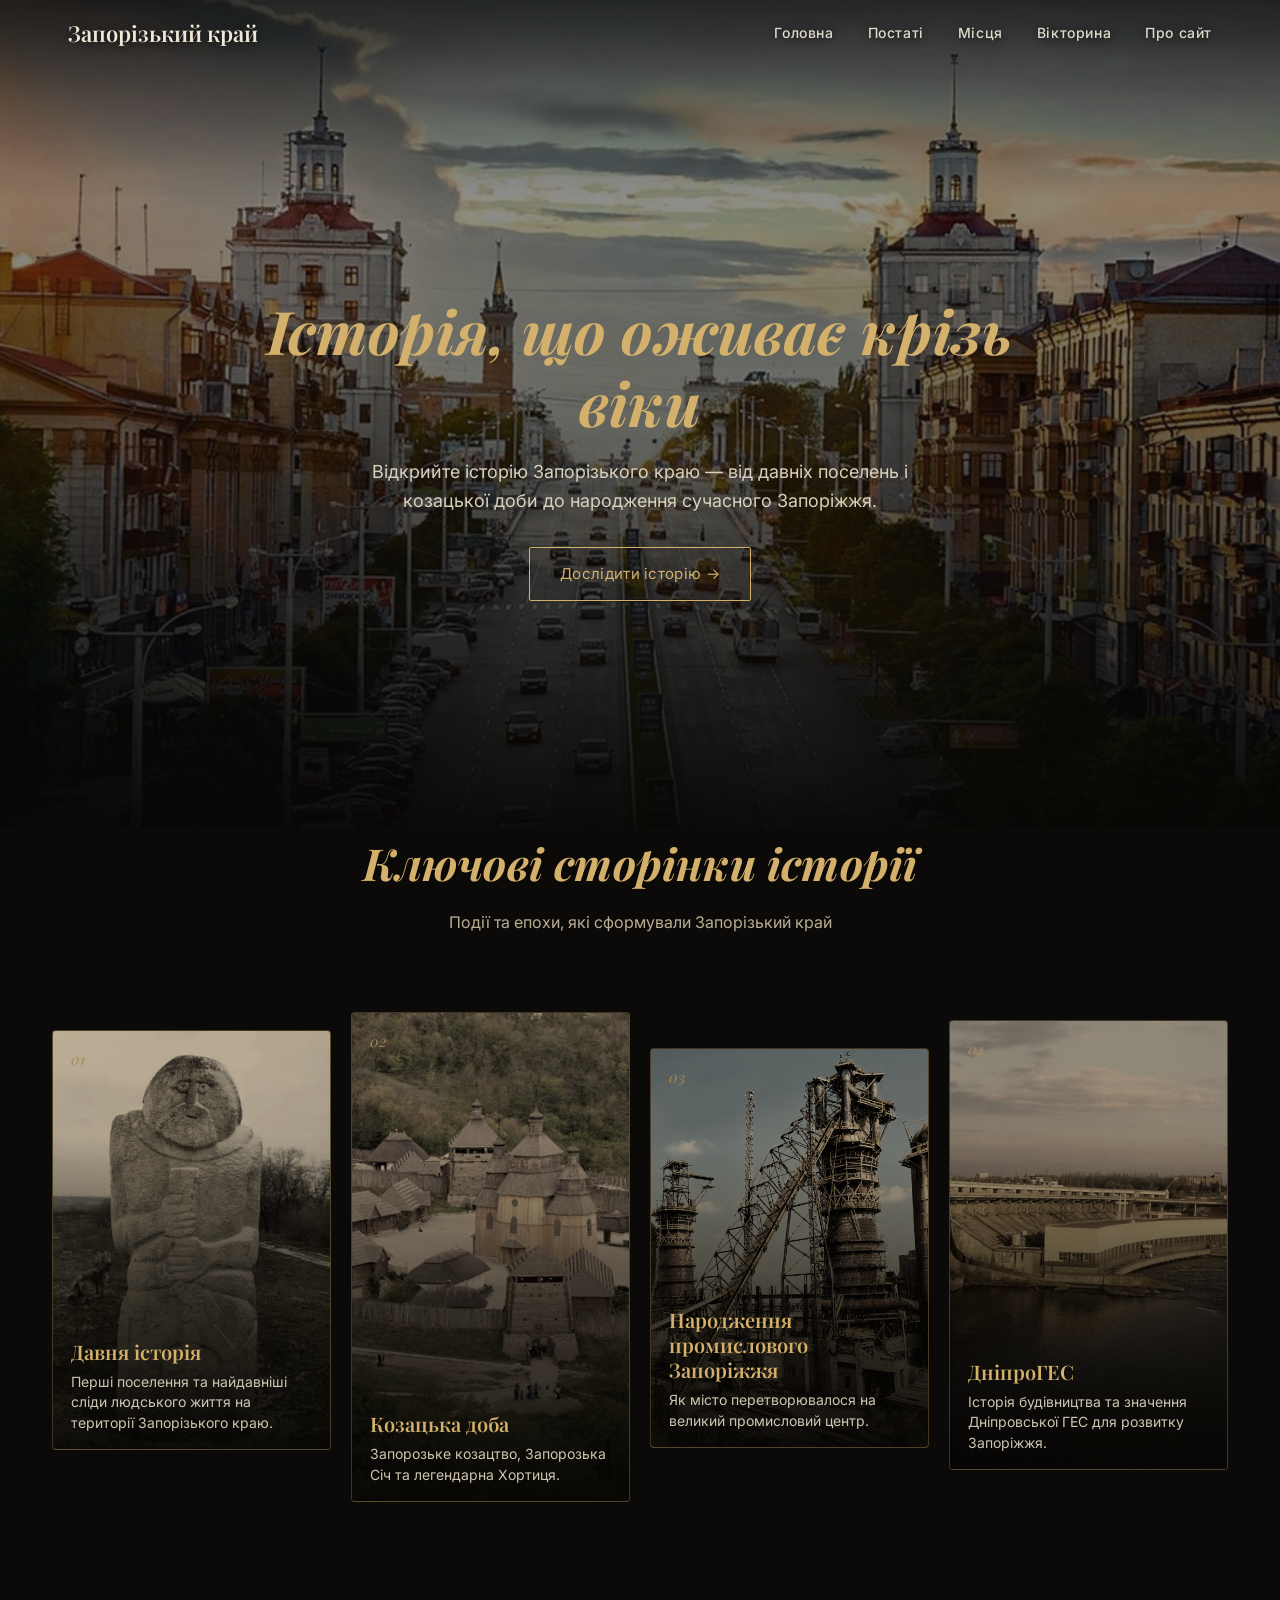
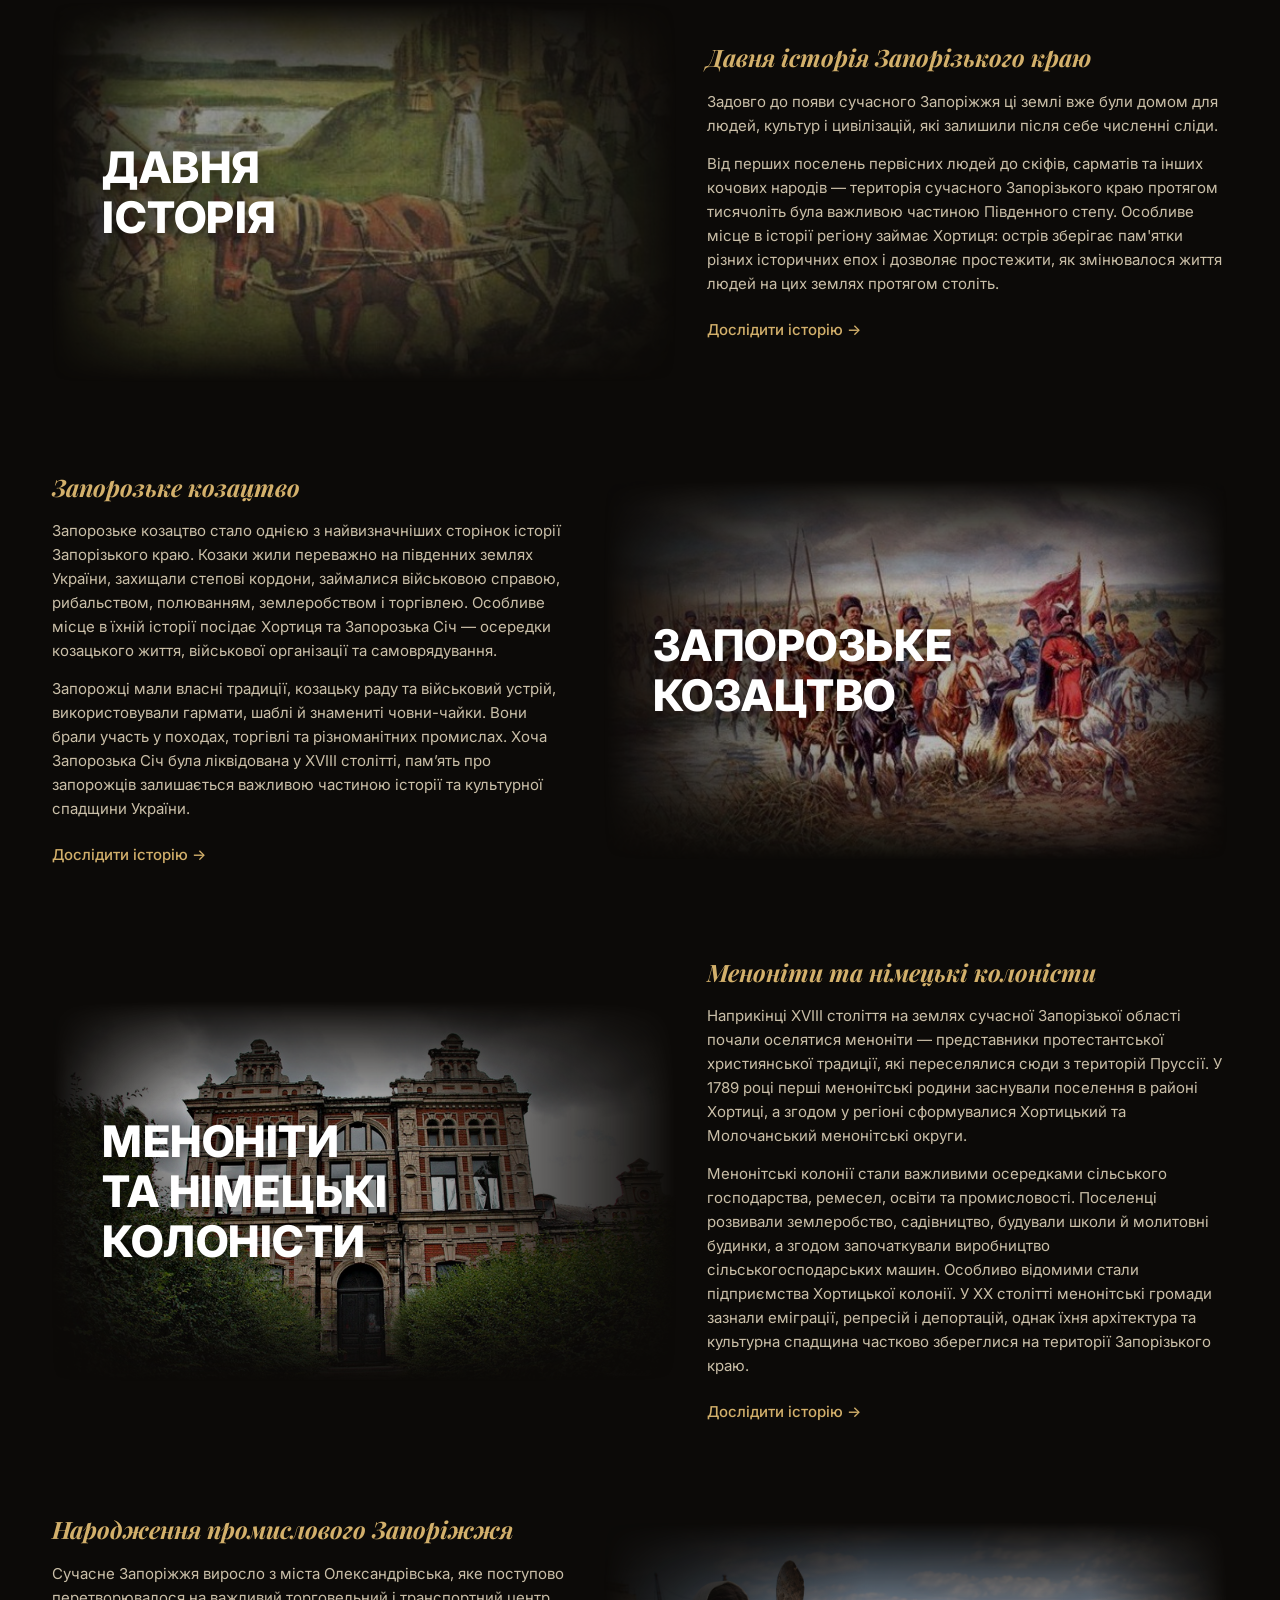
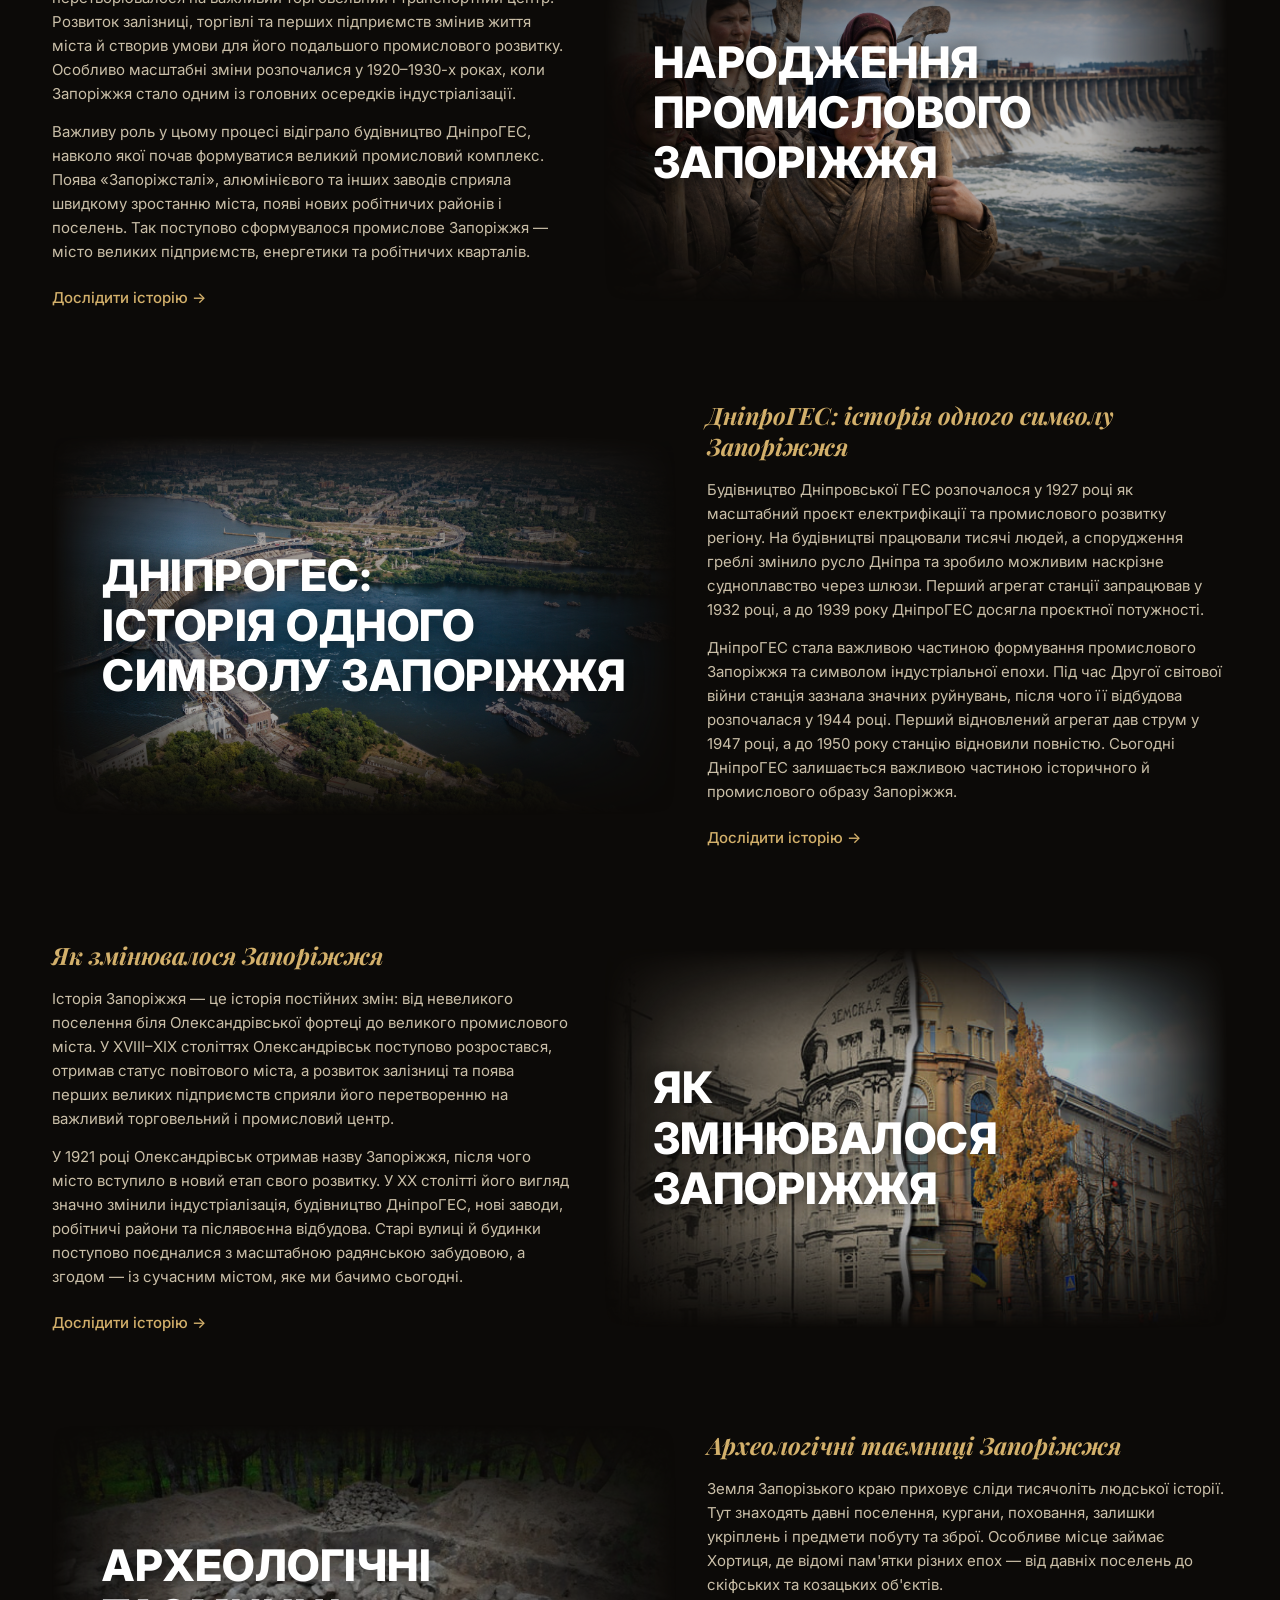
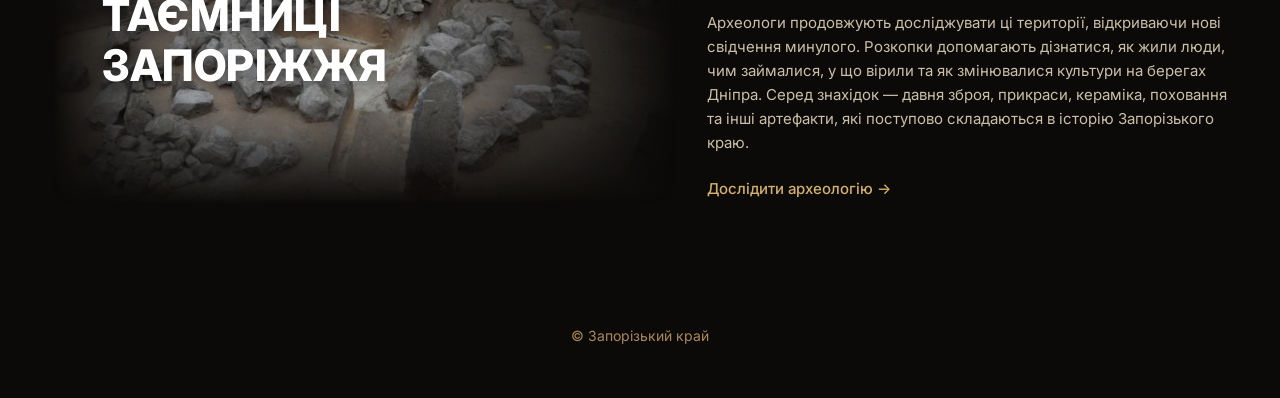
==== commit 8019c865: "Add interactive regional history quiz" ====
--- a/index.html
+++ b/index.html
@@ -28,7 +28,8 @@
           <li><a href="./index.html">Головна</a></li>
           <li><a href="./Assets/Pages/figures.html">Постаті</a></li>
           <li><a href="./Assets/Pages/places.html">Місця</a></li>
-          <li><a href="#">Про сайт</a></li>
+          <li><a href="./Assets/Pages/quiz.html">Вікторина</a></li>
+          <li><a href="./Assets/Pages/pro-sayt.html">Про сайт</a></li>
         </ul>
       </div>
 
@@ -40,14 +41,16 @@
           <span></span>
         </div>
       </nav>
+
       <div class="wrap">
         <nav class="desktop-nav">
-          <div class="brand">Запорізький край</div>
+          <a class="brand" href="./index.html">Запорізький край</a>
           <div class="navlinks">
             <a href="./index.html">Головна</a>
             <a href="./Assets/Pages/figures.html">Постаті</a>
             <a href="./Assets/Pages/places.html">Місця</a>
-            <a href="#">Про сайт</a>
+            <a href="./Assets/Pages/quiz.html">Вікторина</a>
+            <a href="./Assets/Pages/pro-sayt.html">Про сайт</a>
           </div>
         </nav>
       </div>
@@ -159,7 +162,9 @@
             запорожців залишається важливою частиною історії та культурної
             спадщини України.
           </p>
-          <a class="link" href="#">Дослідити історію</a>
+          <a class="link" href="./Assets/Pages/cossack.html"
+            >Дослідити історію</a
+          >
         </div>
         <div class="split-photo">
           <h2>Запорозьке<br />козацтво</h2>
@@ -192,7 +197,9 @@
             депортацій, однак їхня архітектура та культурна спадщина частково
             збереглися на території Запорізького краю.
           </p>
-          <a class="link" href="#">Дослідити історію</a>
+          <a class="link" href="./Assets/Pages/mennonites.html"
+            >Дослідити історію</a
+          >
         </div>
       </div>
     </div>
@@ -217,7 +224,9 @@
             поступово сформувалося промислове Запоріжжя — місто великих
             підприємств, енергетики та робітничих кварталів.
           </p>
-          <a class="link" href="#">Дослідити історію</a>
+          <a class="link" href="./Assets/Pages/industrial-zaporizhzhia.html"
+            >Дослідити історію</a
+          >
         </div>
         <div class="split-photo">
           <h2>Народження<br />промислового<br />Запоріжжя</h2>
@@ -249,7 +258,9 @@
             залишається важливою частиною історичного й промислового образу
             Запоріжжя.
           </p>
-          <a class="link" href="#">Дослідити історію</a>
+          <a class="link" href="./Assets/Pages/dnipro-ges.html"
+            >Дослідити історію</a
+          >
         </div>
       </div>
     </div>
@@ -274,7 +285,9 @@
             поступово поєдналися з масштабною радянською забудовою, а згодом —
             із сучасним містом, яке ми бачимо сьогодні.
           </p>
-          <a class="link" href="#">Дослідити історію</a>
+          <a class="link" href="./Assets/Pages/change-of-zaporizhzia.html"
+            >Дослідити історію</a
+          >
         </div>
         <div class="split-photo">
           <h2>Як<br />змінювалося<br />Запоріжжя</h2>
@@ -304,7 +317,9 @@
             та інші артефакти, які поступово складаються в історію Запорізького
             краю.
           </p>
-          <a class="link" href="#">Дослідити археологію</a>
+          <a class="link" href="./Assets/Pages/archeology.html"
+            >Дослідити археологію</a
+          >
         </div>
       </div>
     </div>
